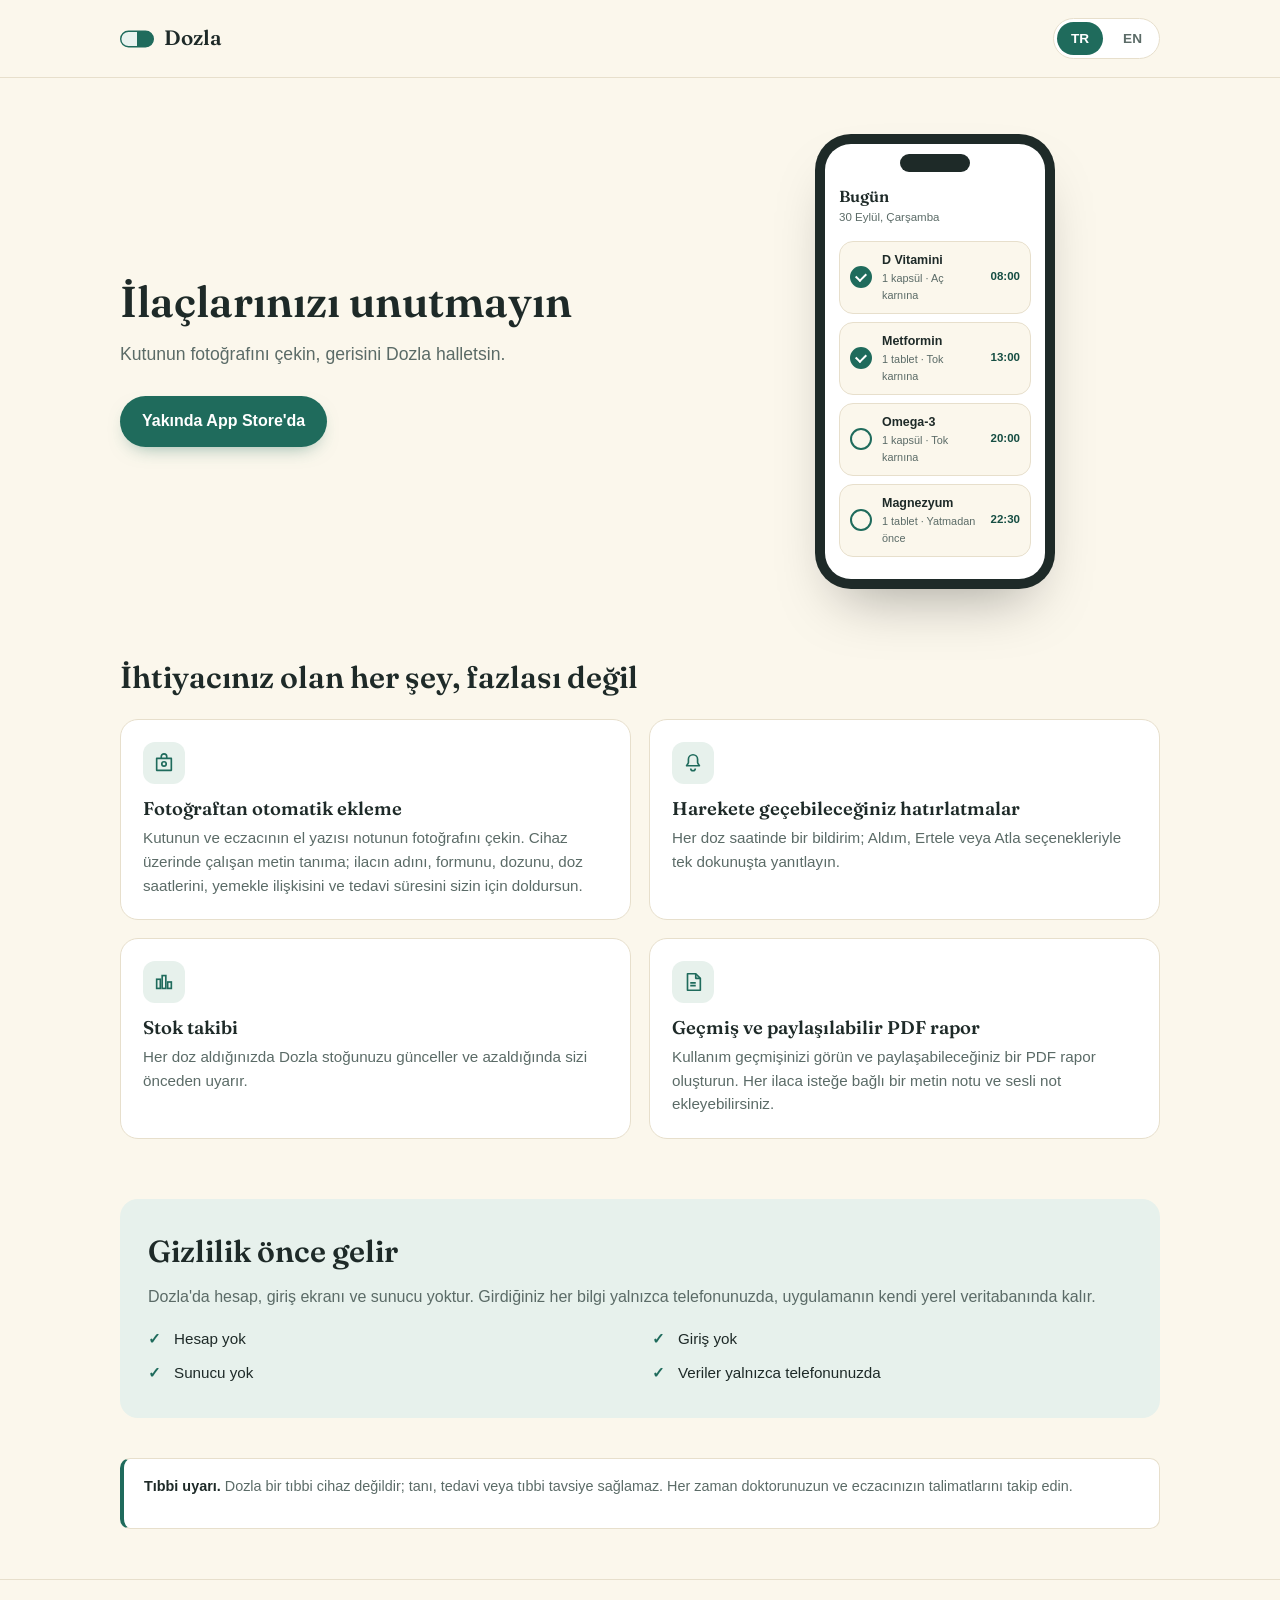
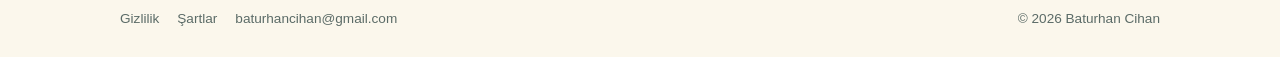
==== index.html @ 660fc9e8 "Add Dozla static landing site for GitHub Pages Bilingual (TR/EN, pure CSS :target toggle, no JS) lan" ====
<!DOCTYPE html>
<html lang="tr">
<head>
<meta charset="UTF-8">
<meta name="viewport" content="width=device-width, initial-scale=1">
<title>Dozla — İlaç Hatırlatma &amp; Takip</title>
<meta name="description" content="Dozla, kutunun fotoğrafını çekerek ilaçlarınızı otomatik ekleyen, doz saatlerinde hatırlatan ve tüm verileri yalnızca telefonunuzda tutan bir iOS uygulamasıdır.">
<link rel="preconnect" href="https://fonts.googleapis.com">
<link rel="preconnect" href="https://fonts.gstatic.com" crossorigin>
<link href="https://fonts.googleapis.com/css2?family=Fraunces:wght@500;600;700&display=swap" rel="stylesheet">
<link rel="stylesheet" href="style.css">
</head>
<body>
<div class="lang-wrap">

<section id="en" lang="en" class="lang-section">
  <header class="site-header">
    <div class="container">
      <a class="brand" href="#en">
        <svg class="logo" viewBox="0 0 48 24" xmlns="http://www.w3.org/2000/svg" aria-hidden="true" focusable="false">
          <path d="M24 1 H12 A11 11 0 0 0 12 23 H24 Z" fill="#EAF3EF"/>
          <path d="M24 1 H36 A11 11 0 0 1 36 23 H24 Z" fill="#1F6B5C"/>
          <rect x="1" y="1" width="46" height="22" rx="11" ry="11" fill="none" stroke="#1F6B5C" stroke-width="2"/>
        </svg>
        Dozla
      </a>
      <nav class="lang-toggle" aria-label="Language">
        <a href="#tr">TR</a>
        <a href="#en">EN</a>
      </nav>
    </div>
  </header>

  <main>
    <section class="hero">
      <div class="container">
        <div class="hero-content">
          <h1>Never miss your medication</h1>
          <p class="subtitle">Take a photo of the box, and let Dozla handle the rest.</p>
          <a class="btn" href="#">Coming soon on the App Store</a>
        </div>
        <div class="phone-wrap">
          <div class="phone" role="img" aria-label="Illustration of today's medication schedule in the app">
            <div class="phone-screen">
              <div class="phone-notch"></div>
              <div class="phone-title">Today</div>
              <div class="phone-date">Wed, September 30</div>

              <div class="dose-row done">
                <div class="dose-check"></div>
                <div class="dose-info">
                  <div class="dose-name">Vitamin D</div>
                  <div class="dose-meta">1 capsule · Empty stomach</div>
                </div>
                <div class="dose-time">08:00</div>
              </div>

              <div class="dose-row done">
                <div class="dose-check"></div>
                <div class="dose-info">
                  <div class="dose-name">Metformin</div>
                  <div class="dose-meta">1 tablet · After meal</div>
                </div>
                <div class="dose-time">13:00</div>
              </div>

              <div class="dose-row">
                <div class="dose-check"></div>
                <div class="dose-info">
                  <div class="dose-name">Omega-3</div>
                  <div class="dose-meta">1 softgel · After meal</div>
                </div>
                <div class="dose-time">20:00</div>
              </div>

              <div class="dose-row">
                <div class="dose-check"></div>
                <div class="dose-info">
                  <div class="dose-name">Magnesium</div>
                  <div class="dose-meta">1 tablet · Before sleep</div>
                </div>
                <div class="dose-time">22:30</div>
              </div>
            </div>
          </div>
        </div>
      </div>
    </section>

    <section class="features">
      <div class="container">
        <h2>Everything you need, nothing you don't</h2>
        <div class="feature-grid">
          <div class="feature-card">
            <div class="feature-icon" aria-hidden="true">
              <svg width="22" height="22" viewBox="0 0 24 24" fill="none" xmlns="http://www.w3.org/2000/svg"><path d="M4 7h16v13H4z" stroke="currentColor" stroke-width="1.8" stroke-linejoin="round"/><path d="M9 7V5a3 3 0 0 1 6 0v2" stroke="currentColor" stroke-width="1.8"/><circle cx="12" cy="13" r="2.4" stroke="currentColor" stroke-width="1.8"/></svg>
            </div>
            <h3>Add automatically from a photo</h3>
            <p>Photograph the box and the pharmacist's handwritten note. On-device text recognition fills in the name, form, strength, dose times, meal relation and treatment length for you.</p>
          </div>
          <div class="feature-card">
            <div class="feature-icon" aria-hidden="true">
              <svg width="22" height="22" viewBox="0 0 24 24" fill="none" xmlns="http://www.w3.org/2000/svg"><path d="M12 3a5 5 0 0 0-5 5v3.2c0 .6-.2 1.2-.6 1.7L5 15h14l-1.4-2.1a2.8 2.8 0 0 1-.6-1.7V8a5 5 0 0 0-5-5Z" stroke="currentColor" stroke-width="1.8" stroke-linejoin="round"/><path d="M9.5 18a2.5 2.5 0 0 0 5 0" stroke="currentColor" stroke-width="1.8"/></svg>
            </div>
            <h3>Reminders you can act on</h3>
            <p>A notification at each dose time with three quick actions: Taken, Snooze, or Skip.</p>
          </div>
          <div class="feature-card">
            <div class="feature-icon" aria-hidden="true">
              <svg width="22" height="22" viewBox="0 0 24 24" fill="none" xmlns="http://www.w3.org/2000/svg"><rect x="4" y="9" width="4" height="10" stroke="currentColor" stroke-width="1.8"/><rect x="10" y="5" width="4" height="14" stroke="currentColor" stroke-width="1.8"/><rect x="16" y="12" width="4" height="7" stroke="currentColor" stroke-width="1.8"/></svg>
            </div>
            <h3>Stock tracking</h3>
            <p>Dozla keeps count as you take each dose, and warns you before a medication runs low.</p>
          </div>
          <div class="feature-card">
            <div class="feature-icon" aria-hidden="true">
              <svg width="22" height="22" viewBox="0 0 24 24" fill="none" xmlns="http://www.w3.org/2000/svg"><path d="M6 3h9l5 5v13H6z" stroke="currentColor" stroke-width="1.8" stroke-linejoin="round"/><path d="M15 3v5h5" stroke="currentColor" stroke-width="1.8" stroke-linejoin="round"/><path d="M9 13h6M9 16h6" stroke="currentColor" stroke-width="1.8"/></svg>
            </div>
            <h3>History &amp; shareable report</h3>
            <p>See your adherence history and export a PDF report you can share. Add an optional text note or voice memo to any medication.</p>
          </div>
        </div>
      </div>
    </section>

    <section class="privacy">
      <div class="container">
        <div class="privacy-block">
          <h2>Privacy comes first</h2>
          <p>Dozla has no account, no sign-in and no server. Every piece of information you enter stays only on your phone, in the app's own local database.</p>
          <ul class="privacy-list">
            <li>No account</li>
            <li>No sign-in</li>
            <li>No server</li>
            <li>Data lives only on your phone</li>
          </ul>
        </div>

        <div class="disclaimer">
          <p><strong>Medical disclaimer.</strong> Dozla is not a medical device and does not provide diagnosis, treatment or medical advice. Always follow your doctor's and pharmacist's instructions.</p>
        </div>
      </div>
    </section>
  </main>

  <footer class="site-footer">
    <div class="container">
      <div class="footer-links">
        <a href="privacy.html#en">Privacy</a>
        <a href="terms.html#en">Terms</a>
        <a href="mailto:baturhancihan@gmail.com">baturhancihan@gmail.com</a>
      </div>
      <div>© 2026 Baturhan Cihan</div>
    </div>
  </footer>
</section>

<section id="tr" lang="tr" class="lang-section">
  <header class="site-header">
    <div class="container">
      <a class="brand" href="#tr">
        <svg class="logo" viewBox="0 0 48 24" xmlns="http://www.w3.org/2000/svg" aria-hidden="true" focusable="false">
          <path d="M24 1 H12 A11 11 0 0 0 12 23 H24 Z" fill="#EAF3EF"/>
          <path d="M24 1 H36 A11 11 0 0 1 36 23 H24 Z" fill="#1F6B5C"/>
          <rect x="1" y="1" width="46" height="22" rx="11" ry="11" fill="none" stroke="#1F6B5C" stroke-width="2"/>
        </svg>
        Dozla
      </a>
      <nav class="lang-toggle" aria-label="Dil">
        <a href="#tr">TR</a>
        <a href="#en">EN</a>
      </nav>
    </div>
  </header>

  <main>
    <section class="hero">
      <div class="container">
        <div class="hero-content">
          <h1>İlaçlarınızı unutmayın</h1>
          <p class="subtitle">Kutunun fotoğrafını çekin, gerisini Dozla halletsin.</p>
          <a class="btn" href="#">Yakında App Store'da</a>
        </div>
        <div class="phone-wrap">
          <div class="phone" role="img" aria-label="Uygulamada bugünün ilaç programını gösteren örnek ekran">
            <div class="phone-screen">
              <div class="phone-notch"></div>
              <div class="phone-title">Bugün</div>
              <div class="phone-date">30 Eylül, Çarşamba</div>

              <div class="dose-row done">
                <div class="dose-check"></div>
                <div class="dose-info">
                  <div class="dose-name">D Vitamini</div>
                  <div class="dose-meta">1 kapsül · Aç karnına</div>
                </div>
                <div class="dose-time">08:00</div>
              </div>

              <div class="dose-row done">
                <div class="dose-check"></div>
                <div class="dose-info">
                  <div class="dose-name">Metformin</div>
                  <div class="dose-meta">1 tablet · Tok karnına</div>
                </div>
                <div class="dose-time">13:00</div>
              </div>

              <div class="dose-row">
                <div class="dose-check"></div>
                <div class="dose-info">
                  <div class="dose-name">Omega-3</div>
                  <div class="dose-meta">1 kapsül · Tok karnına</div>
                </div>
                <div class="dose-time">20:00</div>
              </div>

              <div class="dose-row">
                <div class="dose-check"></div>
                <div class="dose-info">
                  <div class="dose-name">Magnezyum</div>
                  <div class="dose-meta">1 tablet · Yatmadan önce</div>
                </div>
                <div class="dose-time">22:30</div>
              </div>
            </div>
          </div>
        </div>
      </div>
    </section>

    <section class="features">
      <div class="container">
        <h2>İhtiyacınız olan her şey, fazlası değil</h2>
        <div class="feature-grid">
          <div class="feature-card">
            <div class="feature-icon" aria-hidden="true">
              <svg width="22" height="22" viewBox="0 0 24 24" fill="none" xmlns="http://www.w3.org/2000/svg"><path d="M4 7h16v13H4z" stroke="currentColor" stroke-width="1.8" stroke-linejoin="round"/><path d="M9 7V5a3 3 0 0 1 6 0v2" stroke="currentColor" stroke-width="1.8"/><circle cx="12" cy="13" r="2.4" stroke="currentColor" stroke-width="1.8"/></svg>
            </div>
            <h3>Fotoğraftan otomatik ekleme</h3>
            <p>Kutunun ve eczacının el yazısı notunun fotoğrafını çekin. Cihaz üzerinde çalışan metin tanıma; ilacın adını, formunu, dozunu, doz saatlerini, yemekle ilişkisini ve tedavi süresini sizin için doldursun.</p>
          </div>
          <div class="feature-card">
            <div class="feature-icon" aria-hidden="true">
              <svg width="22" height="22" viewBox="0 0 24 24" fill="none" xmlns="http://www.w3.org/2000/svg"><path d="M12 3a5 5 0 0 0-5 5v3.2c0 .6-.2 1.2-.6 1.7L5 15h14l-1.4-2.1a2.8 2.8 0 0 1-.6-1.7V8a5 5 0 0 0-5-5Z" stroke="currentColor" stroke-width="1.8" stroke-linejoin="round"/><path d="M9.5 18a2.5 2.5 0 0 0 5 0" stroke="currentColor" stroke-width="1.8"/></svg>
            </div>
            <h3>Harekete geçebileceğiniz hatırlatmalar</h3>
            <p>Her doz saatinde bir bildirim; Aldım, Ertele veya Atla seçenekleriyle tek dokunuşta yanıtlayın.</p>
          </div>
          <div class="feature-card">
            <div class="feature-icon" aria-hidden="true">
              <svg width="22" height="22" viewBox="0 0 24 24" fill="none" xmlns="http://www.w3.org/2000/svg"><rect x="4" y="9" width="4" height="10" stroke="currentColor" stroke-width="1.8"/><rect x="10" y="5" width="4" height="14" stroke="currentColor" stroke-width="1.8"/><rect x="16" y="12" width="4" height="7" stroke="currentColor" stroke-width="1.8"/></svg>
            </div>
            <h3>Stok takibi</h3>
            <p>Her doz aldığınızda Dozla stoğunuzu günceller ve azaldığında sizi önceden uyarır.</p>
          </div>
          <div class="feature-card">
            <div class="feature-icon" aria-hidden="true">
              <svg width="22" height="22" viewBox="0 0 24 24" fill="none" xmlns="http://www.w3.org/2000/svg"><path d="M6 3h9l5 5v13H6z" stroke="currentColor" stroke-width="1.8" stroke-linejoin="round"/><path d="M15 3v5h5" stroke="currentColor" stroke-width="1.8" stroke-linejoin="round"/><path d="M9 13h6M9 16h6" stroke="currentColor" stroke-width="1.8"/></svg>
            </div>
            <h3>Geçmiş ve paylaşılabilir PDF rapor</h3>
            <p>Kullanım geçmişinizi görün ve paylaşabileceğiniz bir PDF rapor oluşturun. Her ilaca isteğe bağlı bir metin notu ve sesli not ekleyebilirsiniz.</p>
          </div>
        </div>
      </div>
    </section>

    <section class="privacy">
      <div class="container">
        <div class="privacy-block">
          <h2>Gizlilik önce gelir</h2>
          <p>Dozla'da hesap, giriş ekranı ve sunucu yoktur. Girdiğiniz her bilgi yalnızca telefonunuzda, uygulamanın kendi yerel veritabanında kalır.</p>
          <ul class="privacy-list">
            <li>Hesap yok</li>
            <li>Giriş yok</li>
            <li>Sunucu yok</li>
            <li>Veriler yalnızca telefonunuzda</li>
          </ul>
        </div>

        <div class="disclaimer">
          <p><strong>Tıbbi uyarı.</strong> Dozla bir tıbbi cihaz değildir; tanı, tedavi veya tıbbi tavsiye sağlamaz. Her zaman doktorunuzun ve eczacınızın talimatlarını takip edin.</p>
        </div>
      </div>
    </section>
  </main>

  <footer class="site-footer">
    <div class="container">
      <div class="footer-links">
        <a href="privacy.html#tr">Gizlilik</a>
        <a href="terms.html#tr">Şartlar</a>
        <a href="mailto:baturhancihan@gmail.com">baturhancihan@gmail.com</a>
      </div>
      <div>© 2026 Baturhan Cihan</div>
    </div>
  </footer>
</section>

</div>
</body>
</html>
---- style.css ----
/* Dozla — shared stylesheet */

:root {
  --primary: #1F6B5C;
  --primary-dark: #164E43;
  --bg: #FBF7EC;
  --card: #FFFFFF;
  --text: #1E2A28;
  --muted: #5B6B67;
  --border: #E7DFCC;
  --accent-soft: #E7F1EC;
  --radius: 18px;
  --serif: "Fraunces", Georgia, "Times New Roman", serif;
  --sans: -apple-system, BlinkMacSystemFont, "Segoe UI", Roboto, Helvetica, Arial, sans-serif;
}

@media (prefers-color-scheme: dark) {
  :root {
    --bg: #12211D;
    --card: #17322A;
    --text: #F1EFE6;
    --muted: #AFC2BC;
    --border: #234339;
    --accent-soft: #1D3D33;
    --primary: #55B49B;
    --primary-dark: #7ECFB8;
  }
}

* { box-sizing: border-box; }

html { -webkit-text-size-adjust: 100%; }

body {
  margin: 0;
  background: var(--bg);
  color: var(--text);
  font-family: var(--sans);
  line-height: 1.55;
  overflow-x: hidden;
}

h1, h2, h3 {
  font-family: var(--serif);
  font-weight: 600;
  line-height: 1.2;
  margin: 0 0 0.5em;
  color: var(--text);
}

h1 { font-size: clamp(1.9rem, 5vw, 2.7rem); }
h2 { font-size: clamp(1.4rem, 3.6vw, 1.9rem); }
h3 { font-size: 1.15rem; }

p { margin: 0 0 1em; color: var(--muted); }

a { color: var(--primary-dark); }

img, svg { max-width: 100%; display: block; }

.container {
  width: 100%;
  max-width: 1080px;
  margin: 0 auto;
  padding: 0 20px;
}

/* Language sections: pure-CSS TR/EN toggle via :target, no JS. */
.lang-wrap {
  display: flex;
  flex-direction: column;
}

.lang-section#tr { order: 1; }
.lang-section#en {
  order: 2;
  display: none;
}
.lang-section#en:target { display: block; }
.lang-section#en:target ~ .lang-section#tr { display: none; }

/* Header */
.site-header {
  padding: 18px 0;
  border-bottom: 1px solid var(--border);
}

.site-header .container {
  display: flex;
  align-items: center;
  justify-content: space-between;
  gap: 12px;
  flex-wrap: wrap;
}

.brand {
  display: flex;
  align-items: center;
  gap: 10px;
  text-decoration: none;
  font-family: var(--serif);
  font-weight: 600;
  font-size: 1.3rem;
  color: var(--text);
}

.brand .logo { width: 34px; height: 34px; }

.lang-toggle {
  display: flex;
  gap: 6px;
  border: 1px solid var(--border);
  border-radius: 999px;
  padding: 3px;
  background: var(--card);
}

.lang-toggle a {
  text-decoration: none;
  font-size: 0.85rem;
  font-weight: 600;
  padding: 6px 14px;
  border-radius: 999px;
  color: var(--muted);
}

.lang-section#tr .lang-toggle a[href="#tr"],
.lang-section#en .lang-toggle a[href="#en"] {
  background: var(--primary);
  color: #fff;
}

/* Hero */
.hero {
  padding: 56px 0 40px;
}

.hero .container {
  display: grid;
  grid-template-columns: 1.1fr 0.9fr;
  gap: 40px;
  align-items: center;
}

.hero-tagline {
  display: inline-block;
  font-size: 0.85rem;
  font-weight: 600;
  color: var(--primary-dark);
  background: var(--accent-soft);
  padding: 5px 12px;
  border-radius: 999px;
  margin-bottom: 14px;
}

.hero h1 { margin-bottom: 0.3em; }

.hero .subtitle {
  font-size: 1.1rem;
  max-width: 46ch;
}

.btn {
  display: inline-flex;
  align-items: center;
  gap: 8px;
  background: var(--primary);
  color: #fff;
  text-decoration: none;
  font-weight: 600;
  padding: 13px 22px;
  border-radius: 999px;
  margin-top: 10px;
  box-shadow: 0 8px 20px -10px rgba(31, 107, 92, 0.6);
}

.btn:hover { background: var(--primary-dark); }

.btn-note {
  margin-top: 10px;
  font-size: 0.85rem;
  color: var(--muted);
}

/* Phone mockup */
.phone-wrap {
  display: flex;
  justify-content: center;
}

.phone {
  width: 240px;
  border-radius: 36px;
  background: var(--text);
  padding: 10px;
  box-shadow: 0 30px 60px -25px rgba(0,0,0,0.35);
}

.phone-screen {
  background: var(--card);
  border-radius: 26px;
  overflow: hidden;
  min-height: 400px;
  padding: 18px 14px 14px;
  position: relative;
}

.phone-notch {
  position: absolute;
  top: 10px;
  left: 50%;
  transform: translateX(-50%);
  width: 70px;
  height: 18px;
  background: var(--text);
  border-radius: 12px;
}

.phone-title {
  margin-top: 22px;
  font-family: var(--serif);
  font-weight: 600;
  font-size: 1rem;
  color: var(--text);
}

.phone-date {
  font-size: 0.72rem;
  color: var(--muted);
  margin-bottom: 14px;
}

.dose-row {
  display: flex;
  align-items: center;
  gap: 10px;
  background: var(--bg);
  border: 1px solid var(--border);
  border-radius: 14px;
  padding: 9px 10px;
  margin-bottom: 8px;
}

.dose-check {
  width: 22px;
  height: 22px;
  border-radius: 50%;
  border: 2px solid var(--primary);
  flex-shrink: 0;
  display: flex;
  align-items: center;
  justify-content: center;
}

.dose-row.done .dose-check {
  background: var(--primary);
}

.dose-row.done .dose-check::after {
  content: "";
  width: 8px;
  height: 5px;
  border-left: 2px solid #fff;
  border-bottom: 2px solid #fff;
  transform: rotate(-45deg) translate(1px, -1px);
}

.dose-info { flex: 1; min-width: 0; }

.dose-name {
  font-size: 0.78rem;
  font-weight: 600;
  color: var(--text);
  white-space: nowrap;
  overflow: hidden;
  text-overflow: ellipsis;
}

.dose-meta {
  font-size: 0.68rem;
  color: var(--muted);
}

.dose-time {
  font-size: 0.72rem;
  font-weight: 600;
  color: var(--primary-dark);
  flex-shrink: 0;
}

/* Feature grid */
.features { padding: 30px 0 50px; }

.feature-grid {
  display: grid;
  grid-template-columns: repeat(2, 1fr);
  gap: 18px;
  margin-top: 24px;
}

.feature-card {
  background: var(--card);
  border: 1px solid var(--border);
  border-radius: var(--radius);
  padding: 22px;
}

.feature-icon {
  width: 42px;
  height: 42px;
  border-radius: 12px;
  background: var(--accent-soft);
  display: flex;
  align-items: center;
  justify-content: center;
  margin-bottom: 14px;
  color: var(--primary);
}

.feature-card h3 { margin-bottom: 6px; }
.feature-card p { margin-bottom: 0; font-size: 0.95rem; }

/* Privacy section */
.privacy-block {
  background: var(--accent-soft);
  border-radius: var(--radius);
  padding: 34px 28px;
  margin: 10px 0 40px;
}

.privacy-list {
  list-style: none;
  padding: 0;
  margin: 18px 0 0;
  display: grid;
  grid-template-columns: repeat(2, 1fr);
  gap: 10px 24px;
}

.privacy-list li {
  padding-left: 26px;
  position: relative;
  color: var(--text);
  font-size: 0.95rem;
}

.privacy-list li::before {
  content: "✓";
  position: absolute;
  left: 0;
  color: var(--primary);
  font-weight: 700;
}

/* Disclaimer note */
.disclaimer {
  border: 1px solid var(--border);
  border-left: 4px solid var(--primary);
  border-radius: 10px;
  padding: 16px 20px;
  margin: 0 0 50px;
  background: var(--card);
  font-size: 0.9rem;
}

.disclaimer strong { color: var(--text); }

/* Footer */
.site-footer {
  border-top: 1px solid var(--border);
  padding: 28px 0;
  margin-top: 20px;
}

.site-footer .container {
  display: flex;
  flex-wrap: wrap;
  gap: 10px 20px;
  align-items: center;
  justify-content: space-between;
  font-size: 0.85rem;
  color: var(--muted);
}

.footer-links {
  display: flex;
  gap: 18px;
  flex-wrap: wrap;
}

.footer-links a {
  text-decoration: none;
  color: var(--muted);
}

.footer-links a:hover { color: var(--primary-dark); }

/* Legal pages */
.legal-main { padding: 40px 0 60px; }

.legal-content {
  max-width: 70ch;
  margin: 0 auto;
}

.legal-content h2 {
  margin-top: 2em;
}

.legal-content ul { color: var(--muted); }

.legal-meta {
  color: var(--muted);
  font-size: 0.9rem;
  margin-bottom: 2em;
}

/* Responsive */
@media (max-width: 800px) {
  .hero .container { grid-template-columns: 1fr; }
  .phone-wrap { order: -1; }
  .feature-grid { grid-template-columns: 1fr; }
  .privacy-list { grid-template-columns: 1fr; }
}

@media (max-width: 480px) {
  .site-footer .container { flex-direction: column; align-items: flex-start; }
}
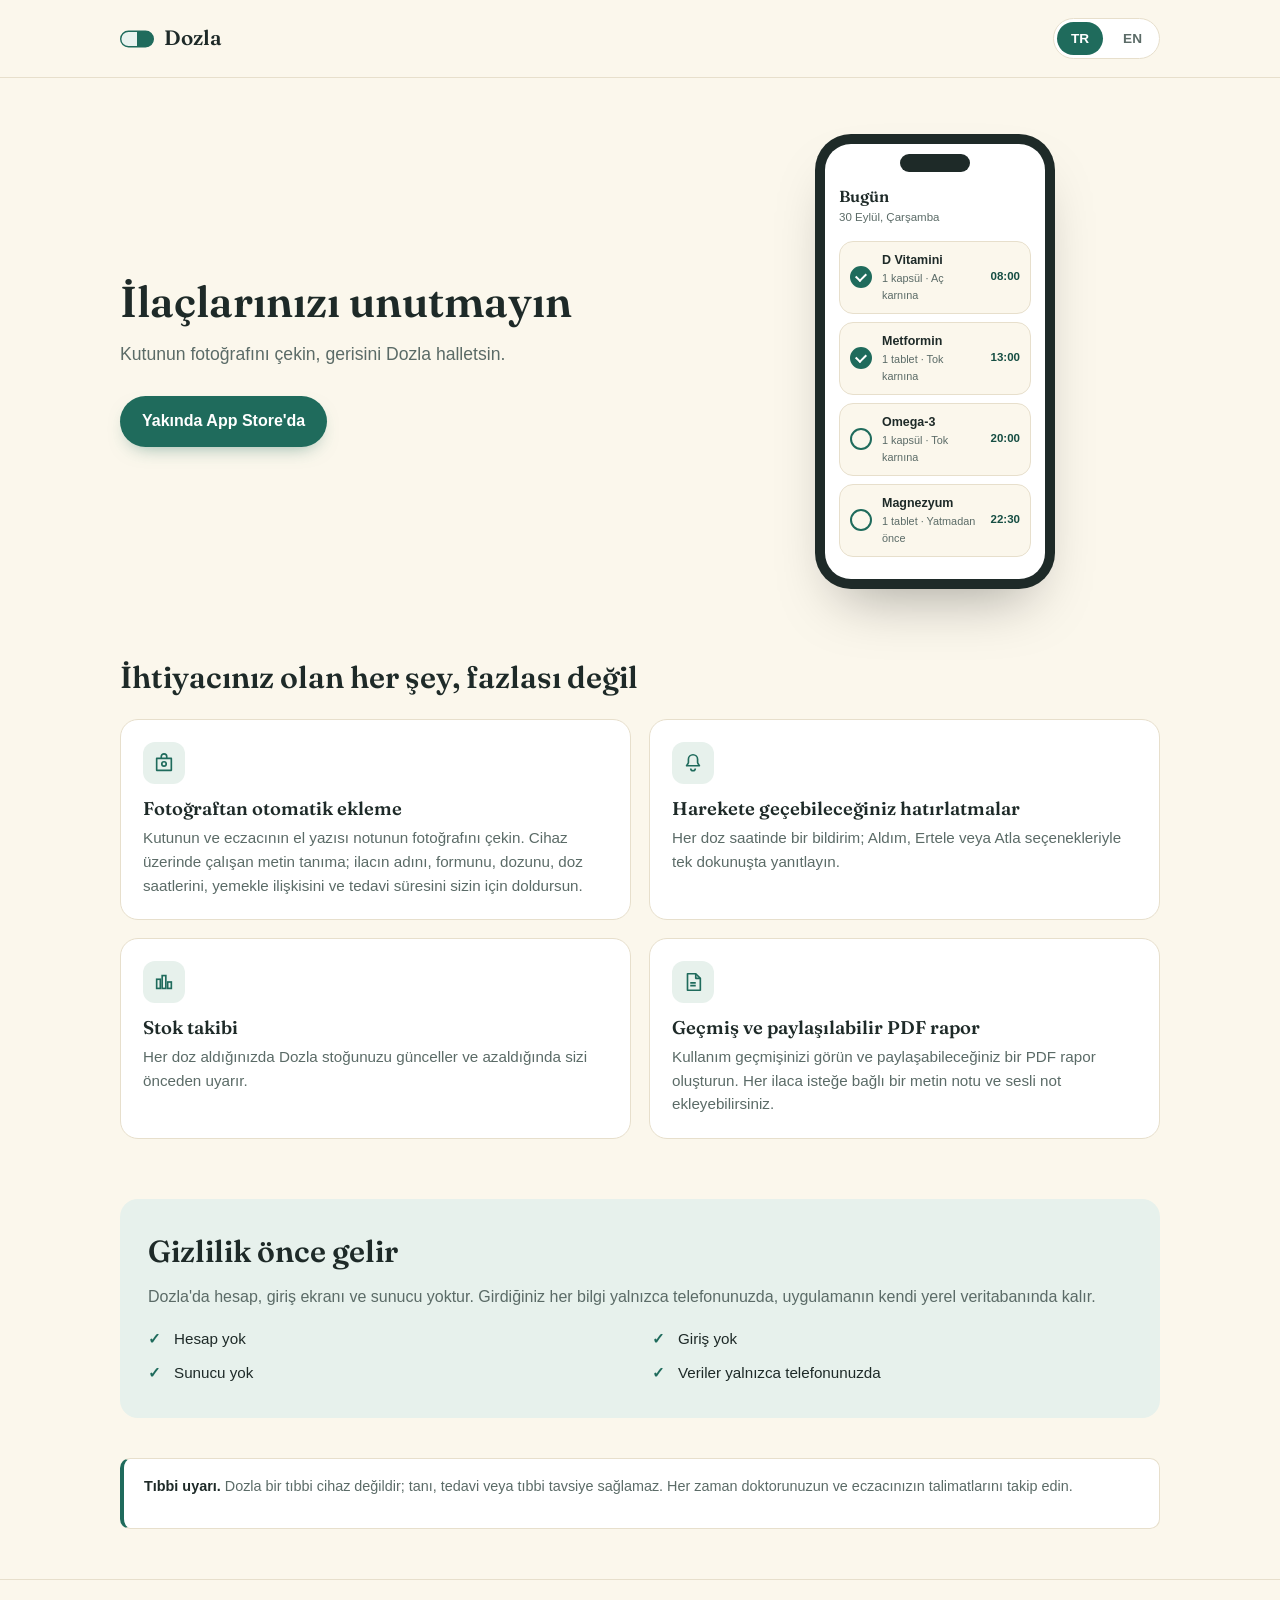
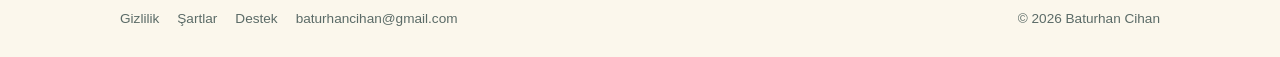
==== commit 190596c3: "Add support page (contact + FAQ) and link it from the footers Co-Authored-By: Claude Opus 5.5 <norep" ====
--- a/index.html
+++ b/index.html
@@ -148,6 +148,7 @@
       <div class="footer-links">
         <a href="privacy.html#en">Privacy</a>
         <a href="terms.html#en">Terms</a>
+        <a href="support.html#en">Support</a>
         <a href="mailto:baturhancihan@gmail.com">baturhancihan@gmail.com</a>
       </div>
       <div>© 2026 Baturhan Cihan</div>
@@ -290,6 +291,7 @@
       <div class="footer-links">
         <a href="privacy.html#tr">Gizlilik</a>
         <a href="terms.html#tr">Şartlar</a>
+        <a href="support.html#tr">Destek</a>
         <a href="mailto:baturhancihan@gmail.com">baturhancihan@gmail.com</a>
       </div>
       <div>© 2026 Baturhan Cihan</div>
